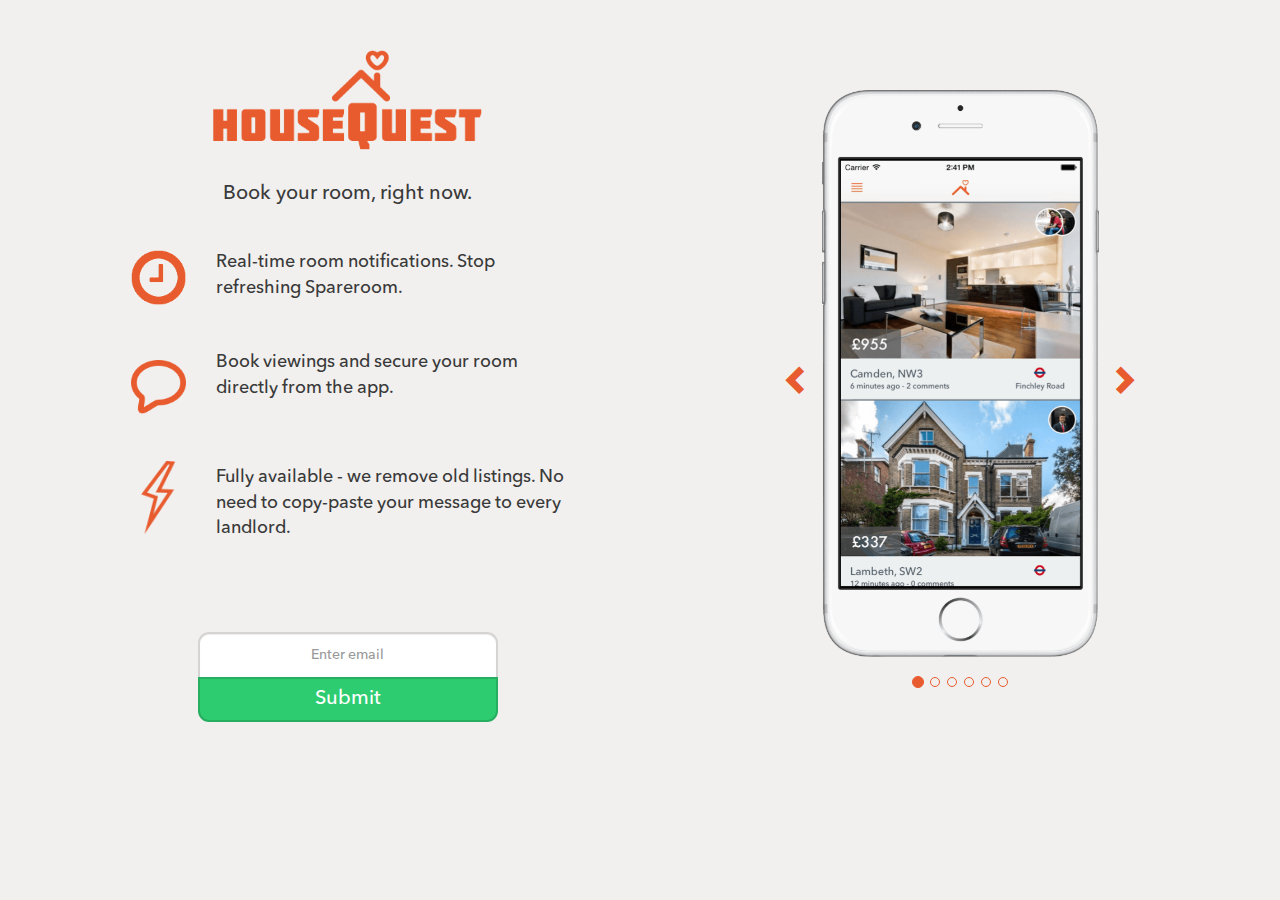
==== public/app.html @ 30de856d "Change app page." ====
<!DOCTYPE html>
<html>
<head>
	<title>HouseQuest - The best way to find a house together</title>
	<!-- Latest compiled and minified CSS -->
	<link rel="stylesheet" href="https://maxcdn.bootstrapcdn.com/bootstrap/3.2.0/css/bootstrap.min.css">

	<script>
	  (function(i,s,o,g,r,a,m){i['GoogleAnalyticsObject']=r;i[r]=i[r]||function(){
	  (i[r].q=i[r].q||[]).push(arguments)},i[r].l=1*new Date();a=s.createElement(o),
	  m=s.getElementsByTagName(o)[0];a.async=1;a.src=g;m.parentNode.insertBefore(a,m)
	  })(window,document,'script','//www.google-analytics.com/analytics.js','ga');

	  ga('create', 'UA-37859939-3', 'auto');
	  ga('send', 'pageview');
	</script>

	<!-- Optional theme -->
	<link rel="stylesheet" href="https://maxcdn.bootstrapcdn.com/bootstrap/3.2.0/css/bootstrap-theme.min.css">

	<!-- Latest compiled and minified JavaScript -->
	<script src="http://ajax.googleapis.com/ajax/libs/jquery/1.11.1/jquery.min.js"></script>
	<script src="https://maxcdn.bootstrapcdn.com/bootstrap/3.2.0/js/bootstrap.min.js"></script>
	<script type="text/javascript" src="http://www.parsecdn.com/js/parse-1.3.1.min.js"></script>


	<link rel="stylesheet" type="text/css" href="css/app.css">
	<script type="text/javascript" src="js/app.js"></script>

	<meta name="viewport" content="width=device-width" />

	<link rel="shortcut icon" type="image/ico" href="./images/favicon.ico" />
</head>

<body>
	<div class="container">
		<div class="row">
			<div class="col-sm-6">
				<div id="details-column">
					<div id="top">
						<div id="logo-image">
						<img src="./images/Logo.png" class="img">
						</div>
						Book your room, right now. 
					</div>
					<div id="real-time">
						<div class="row">
							<div class="col-xs-3">
								<img src="./images/time.png" class="img" id="time-image">
							</div>
							<div class="col-xs-8 promo-text">
								Real-time room notifications. Stop refreshing Spareroom.
							</div>
						</div>
					</div>
					<div id="group">
						<div class="row">
							<div class="col-xs-3">
								<img src="./images/bubbe.png" class="img" id="bubble-image">
							</div>
							<div class="col-xs-8 promo-text">
								Book viewings and secure your room directly from the app. 					
							</div>
						</div>
					</div>
					<div id="availability">
						<div class="row">
							<div class="col-xs-3">
								<img src="./images/lightning.png" class="img" id="lightning-image">
							</div>
							<div class="col-xs-8 promo-text lightning-text">
								Fully available - we remove old listings. No need to copy-paste your message to every landlord.
							</div>
						</div>
					</div>
					<div id="sign-up">
						<div id="sign-up-header">
							<div class="h4" id="join-text"></div>
						</div>
						<div id="sign-up-box">
							<form id="email-form">
							    <input type="email" class="form-control" id="email" placeholder="Enter email">
							  <button type="submit" id="submit">Submit</button>
							</form>
						</div>
					</div>
				</div>
			</div>
			<div class="col-sm-6">
				<div id="screenshots">
					<!-- <img src="./images/phone.png" class="img"> -->
					<div id="carousel-example-generic" class="carousel slide" data-ride="carousel">
					  <!-- Indicators -->
					  <ol class="carousel-indicators">
					    <li data-target="#1" data-slide-to="0" class="active"></li>
					    <li data-target="#2" data-slide-to="1"></li>
					    <li data-target="#3" data-slide-to="2"></li>
					    <li data-target="#4" data-slide-to="3"></li>
					    <li data-target="#5" data-slide-to="4"></li>
					    <li data-target="#6" data-slide-to="5"></li>
					  </ol>

					  <!-- Wrapper for slides -->
					  <div class="carousel-inner">
					    <div class="item active">
					      <img src="./images/phone.png" class="screenshot-image" alt="...">
					      <div class="carousel-caption">
					      </div>
					    </div>
					    <div class="item">
					      <img src="./images/screenshot-2.png" class="screenshot-image" alt="...">
					      <div class="carousel-caption">
					      </div>
					    </div>
					    <div class="item">
					      <img src="./images/screenshot-3.png" class="screenshot-image" alt="...">
					      <div class="carousel-caption">
					      </div>
					    </div>
					    <div class="item">
					      <img src="./images/screenshot-6.png" class="screenshot-image" alt="...">
					      <div class="carousel-caption">
					      </div>
					    </div>
					    <div class="item">
					      <img src="./images/screenshot-4.png" class="screenshot-image" alt="...">
					      <div class="carousel-caption">
					      </div>
					    </div>
					    <div class="item">
					      <img src="./images/screenshot-5.png" class="screenshot-image" alt="...">
					      <div class="carousel-caption">
					      </div>
					    </div>
					  </div>

					  <!-- Controls -->
					  <a class="left left-control carousel-control" href="#carousel-example-generic" role="button" data-slide="prev">
					    <span class="glyphicon glyphicon-chevron-left"></span>
					  </a>
					  <a class="right right-control carousel-control" href="#carousel-example-generic" role="button" data-slide="next">
					    <span class="glyphicon glyphicon-chevron-right"></span>
					  </a>
					</div>
				</div>
			</div>
		</div>
	</div>
</body>

</html>
---- public/css/app.css ----
@font-face {
    font-family: AvenirNext;
    src: url(fonts/AvenirNextLTPro-Medium.otf);
}

body {
	background-color: #F1F0EF;
	font-family: AvenirNext;
	font-size: 20px;
	color: #3A3A3A;
	-webkit-font-smoothing: antialiased;
}

.img {
	max-width:100%;
	max-height:100%;
}

#details-column {
	float: right;
	width:80%;
}

#time-image {
	float:right;
	width:60%;
	max-width: 55px;
}

#lightning-image {
	float:right;
	width: 30%;
	height: 40%;
	margin-right: 10px;
	margin-top: 10px;
}

.lightning-text {
	margin-top: 15px;
}

.promo-text {
	font-size: 18px;
}

#bubble-image {
	float:right;
	width:60%;
	margin-top: 10px;
	max-width: 55px;
}

#availability {
	margin-bottom: 40px;
}

.container {
	padding-top: 50px;
}

.row {
}

#top {
	height: 100px;
	width: 100%;
	margin-bottom: 100px;
	text-align: center;
}

#logo-image {
	width: 100%;
	height: 100%;
	margin-bottom: 30px;
}

#real-time {
	height: 100px;
}

#group {
	height: 100px;
}

#sign-up {
	height: 250px;
}

#sign-up-header {
	margin-top:10px;
	height: 50px;
	text-align: center;
}

#screenshots {
	height: 100%;
	width: 70%;
	float: right;
	padding-right: 20%;

	margin-top: 6%;
}

.screenshot-image {
	height: 100%;
	width: 100%;
}

.carousel{width:100%;
       height:100%;}

.carousel-control.left {
	background-image: none;
}

.carousel-control.right {
	background-image: none;
}

.left-control  {
	margin-left: -50px;
	color: #E85B2E;
	text-shadow: none;
	opacity: 1;
}

.right-control {
	margin-right: -50px;
	color: #E85B2E;
	text-shadow: none;
	opacity: 1;
}

.carousel-indicators {
	margin-bottom: -60px;
}

.carousel-indicators li {
	border-color: #E85B2E;
}

.carousel-indicators .active {
	background-color: #E85B2E;
}

#sign-up-box {
	height:100px;
	position: absolute;
	left: 50%;
	margin-left: -94px;
}

#email {
	border-radius: 11px 11px 0px 0px;
	/* Rectangle 163: */
	background: #FFFFFF;
	border: 2px solid #D6D3D3;
	border-bottom: 0px;
	width: 300px;
	height:45px;
	text-align: center;
}

#submit {
	border-radius: 0px 0px 11px 11px;
	/* Rectangle 20: */
	background: #2ECC71;
	border: 2px solid #27AE60;
	color: white;

	width: 300px;
	height: 45px;

	float: left;
}

.appstore-badge>img {
	width: 200px;
	margin-bottom: 20px;
}


@media(max-width:767px){
	#details-column {
		width: 100%;
	}
	#sign-up-header {
		margin-top: 10px;
	}
	#screenshots {
		display: none;
	}
	#sign-up-box {
		margin-left: -150px;
	}
}
@media(min-width:768px){
	#details-column {
		width: 100%;
	}
	#sign-up-header {
		margin-top: 10px;
	}
	#screenshots {
		margin-top: 100px;
		padding-right: 0%;
	}
	#sign-up-box {
		margin-left: -150px;
	}

}
@media(min-width:992px){
	#screenshots {
		margin-top: 40px;
		padding-right: 20%;
	}
}
@media(min-width:1200px){}
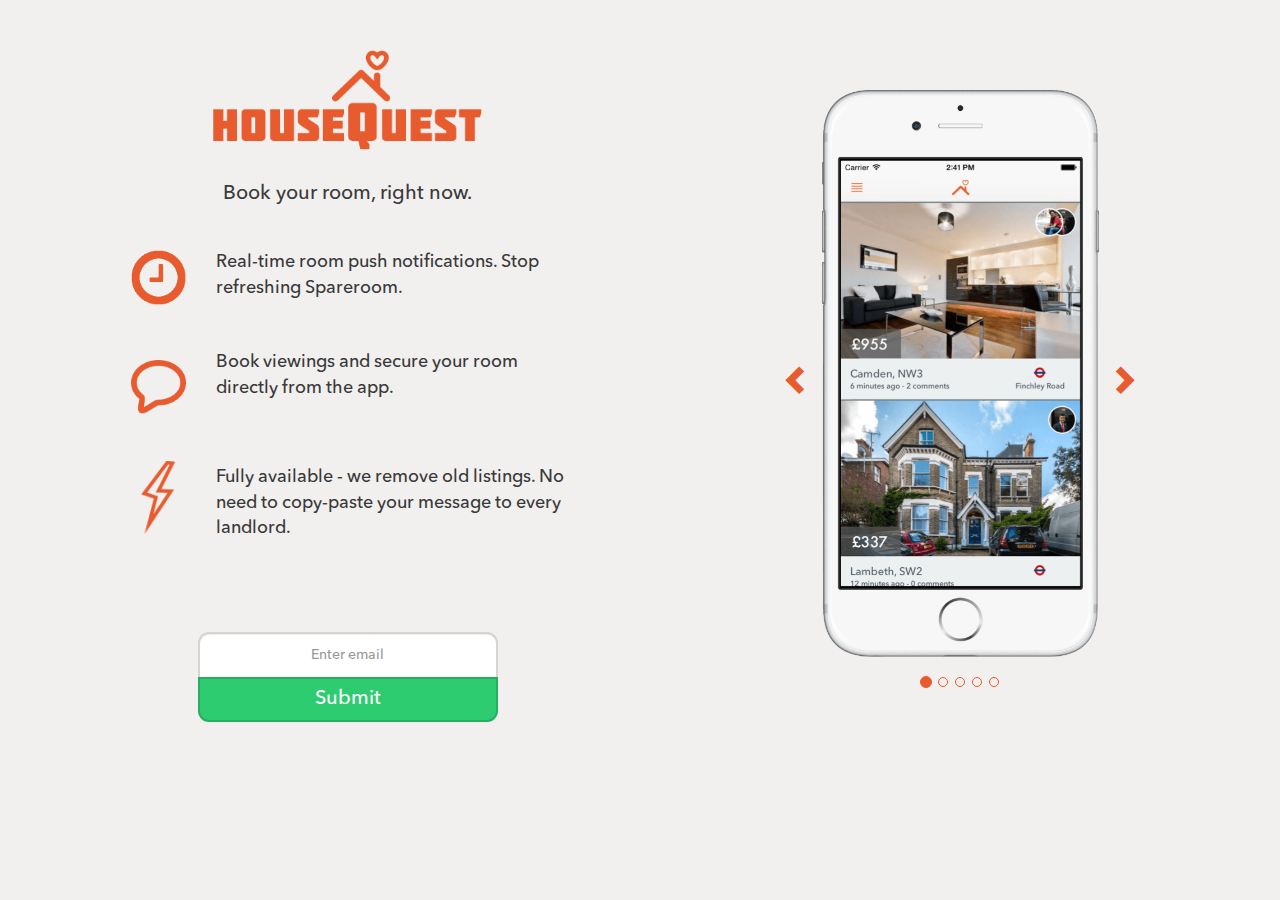
==== commit 7b62870c: "Remove screenshot,  ammend text" ====
--- a/public/app.html
+++ b/public/app.html
@@ -49,7 +49,7 @@
 								<img src="./images/time.png" class="img" id="time-image">
 							</div>
 							<div class="col-xs-8 promo-text">
-								Real-time room notifications. Stop refreshing Spareroom.
+								Real-time room push notifications. Stop refreshing Spareroom.
 							</div>
 						</div>
 					</div>
@@ -97,7 +97,6 @@
 					    <li data-target="#3" data-slide-to="2"></li>
 					    <li data-target="#4" data-slide-to="3"></li>
 					    <li data-target="#5" data-slide-to="4"></li>
-					    <li data-target="#6" data-slide-to="5"></li>
 					  </ol>
 
 					  <!-- Wrapper for slides -->
@@ -122,11 +121,7 @@
 					      <div class="carousel-caption">
 					      </div>
 					    </div>
-					    <div class="item">
-					      <img src="./images/screenshot-4.png" class="screenshot-image" alt="...">
-					      <div class="carousel-caption">
-					      </div>
-					    </div>
+
 					    <div class="item">
 					      <img src="./images/screenshot-5.png" class="screenshot-image" alt="...">
 					      <div class="carousel-caption">
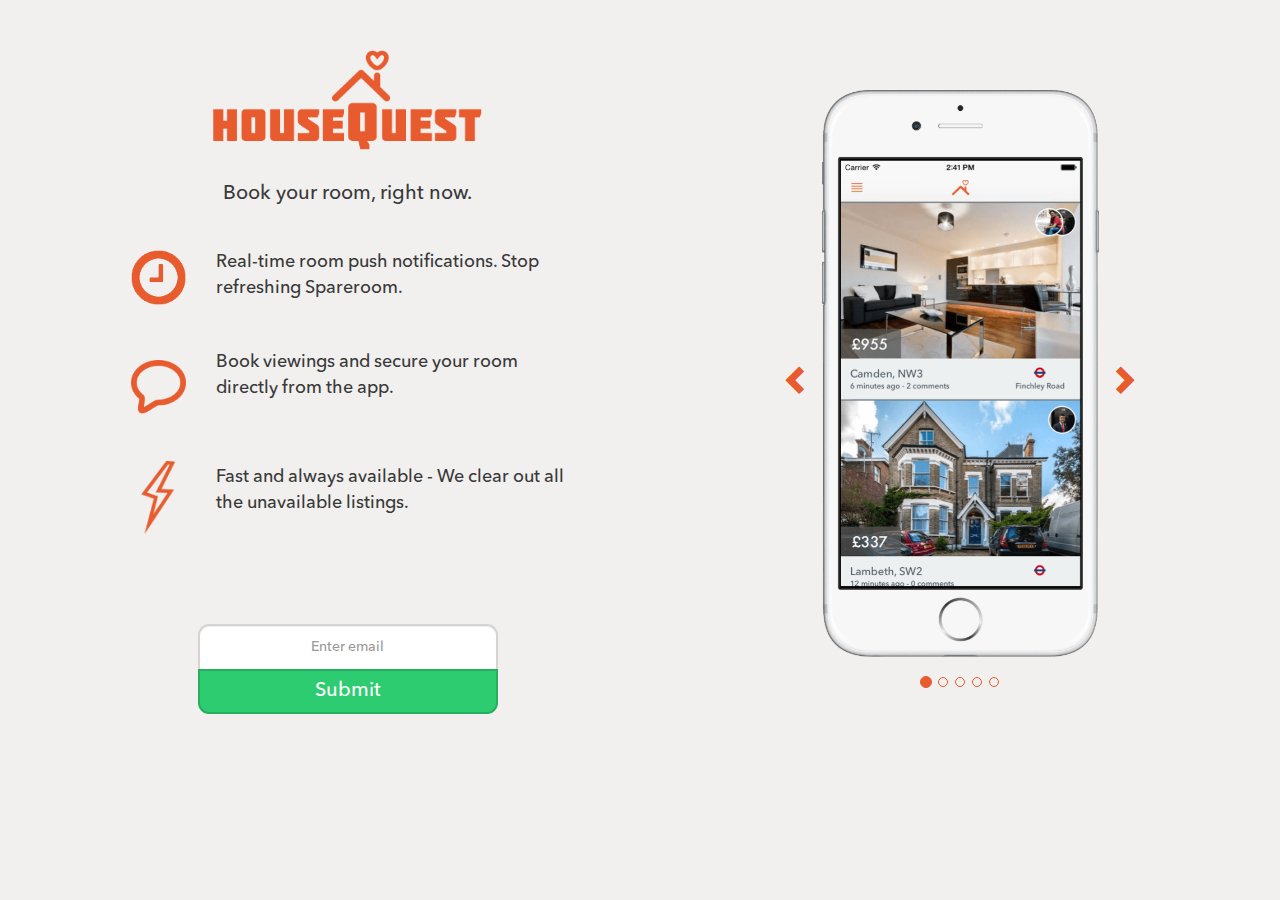
==== commit 9fb23d98: "Amend text" ====
--- a/public/app.html
+++ b/public/app.html
@@ -69,7 +69,7 @@
 								<img src="./images/lightning.png" class="img" id="lightning-image">
 							</div>
 							<div class="col-xs-8 promo-text lightning-text">
-								Fully available - we remove old listings. No need to copy-paste your message to every landlord.
+								Fast and always available - We clear out all the unavailable listings.
 							</div>
 						</div>
 					</div>
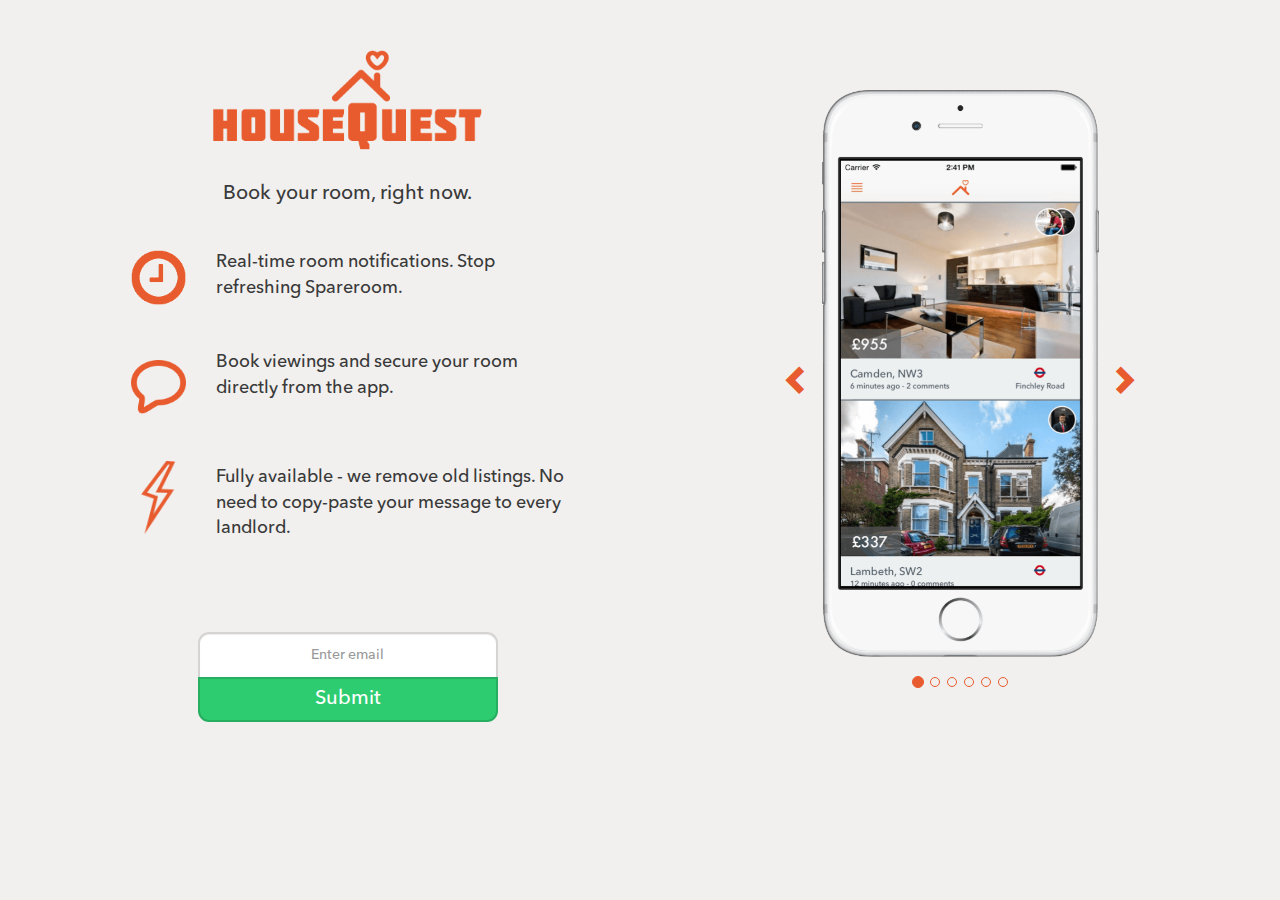
==== commit c48f8f90: "Merge branch 'dev' into prod" ====
--- a/public/app.html
+++ b/public/app.html
@@ -49,7 +49,7 @@
 								<img src="./images/time.png" class="img" id="time-image">
 							</div>
 							<div class="col-xs-8 promo-text">
-								Real-time room push notifications. Stop refreshing Spareroom.
+								Real-time room notifications. Stop refreshing Spareroom.
 							</div>
 						</div>
 					</div>
@@ -69,7 +69,7 @@
 								<img src="./images/lightning.png" class="img" id="lightning-image">
 							</div>
 							<div class="col-xs-8 promo-text lightning-text">
-								Fast and always available - We clear out all the unavailable listings.
+								Fully available - we remove old listings. No need to copy-paste your message to every landlord.
 							</div>
 						</div>
 					</div>
@@ -97,6 +97,7 @@
 					    <li data-target="#3" data-slide-to="2"></li>
 					    <li data-target="#4" data-slide-to="3"></li>
 					    <li data-target="#5" data-slide-to="4"></li>
+					    <li data-target="#6" data-slide-to="5"></li>
 					  </ol>
 
 					  <!-- Wrapper for slides -->
@@ -121,7 +122,11 @@
 					      <div class="carousel-caption">
 					      </div>
 					    </div>
-
+					    <div class="item">
+					      <img src="./images/screenshot-4.png" class="screenshot-image" alt="...">
+					      <div class="carousel-caption">
+					      </div>
+					    </div>
 					    <div class="item">
 					      <img src="./images/screenshot-5.png" class="screenshot-image" alt="...">
 					      <div class="carousel-caption">
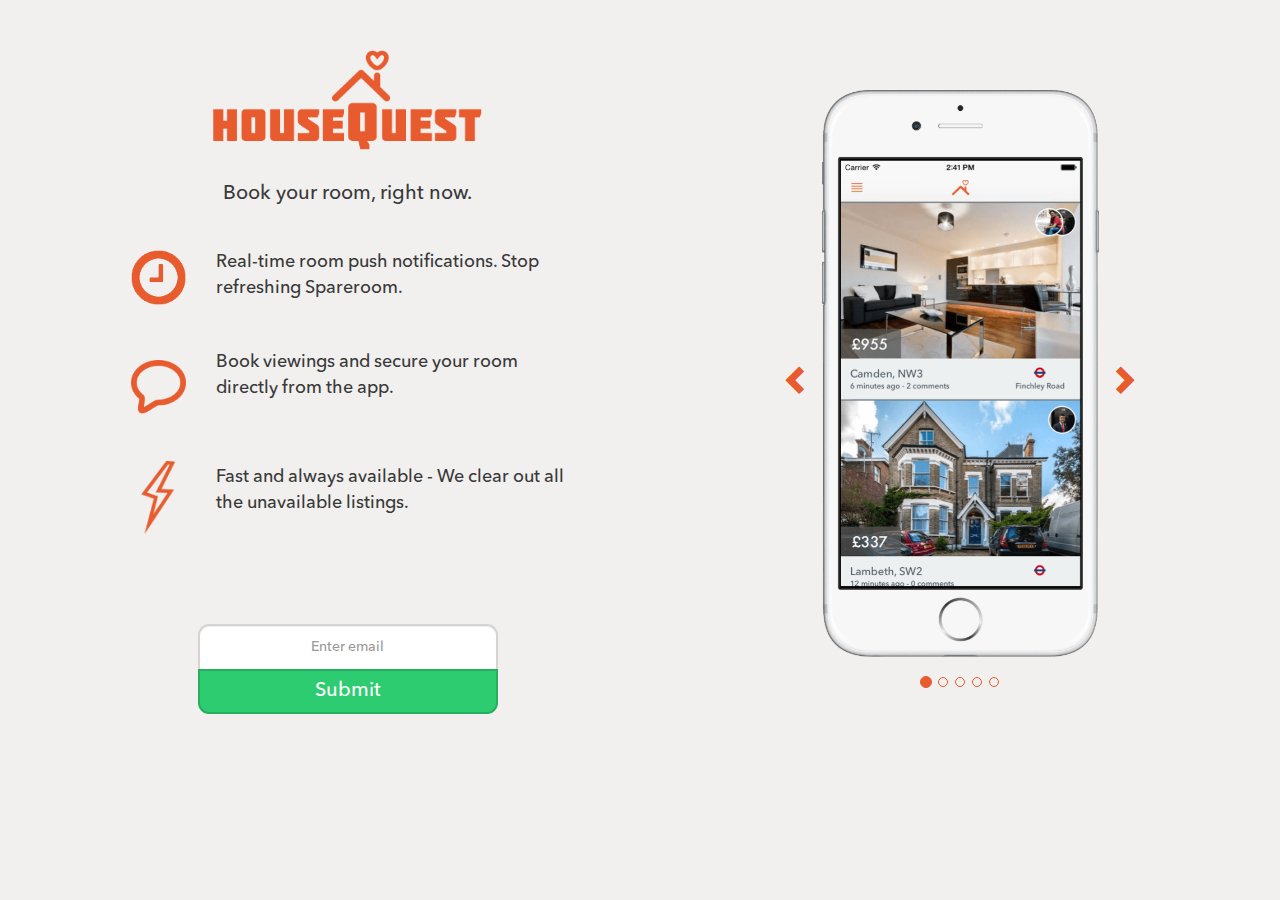
==== commit 668e71a1: "Merge branch 'prod' of https://github.com/radoi90/housequest-parseapp into prod" ====
--- a/public/app.html
+++ b/public/app.html
@@ -49,7 +49,7 @@
 								<img src="./images/time.png" class="img" id="time-image">
 							</div>
 							<div class="col-xs-8 promo-text">
-								Real-time room notifications. Stop refreshing Spareroom.
+								Real-time room push notifications. Stop refreshing Spareroom.
 							</div>
 						</div>
 					</div>
@@ -69,7 +69,7 @@
 								<img src="./images/lightning.png" class="img" id="lightning-image">
 							</div>
 							<div class="col-xs-8 promo-text lightning-text">
-								Fully available - we remove old listings. No need to copy-paste your message to every landlord.
+								Fast and always available - We clear out all the unavailable listings.
 							</div>
 						</div>
 					</div>
@@ -97,7 +97,6 @@
 					    <li data-target="#3" data-slide-to="2"></li>
 					    <li data-target="#4" data-slide-to="3"></li>
 					    <li data-target="#5" data-slide-to="4"></li>
-					    <li data-target="#6" data-slide-to="5"></li>
 					  </ol>
 
 					  <!-- Wrapper for slides -->
@@ -122,11 +121,7 @@
 					      <div class="carousel-caption">
 					      </div>
 					    </div>
-					    <div class="item">
-					      <img src="./images/screenshot-4.png" class="screenshot-image" alt="...">
-					      <div class="carousel-caption">
-					      </div>
-					    </div>
+
 					    <div class="item">
 					      <img src="./images/screenshot-5.png" class="screenshot-image" alt="...">
 					      <div class="carousel-caption">
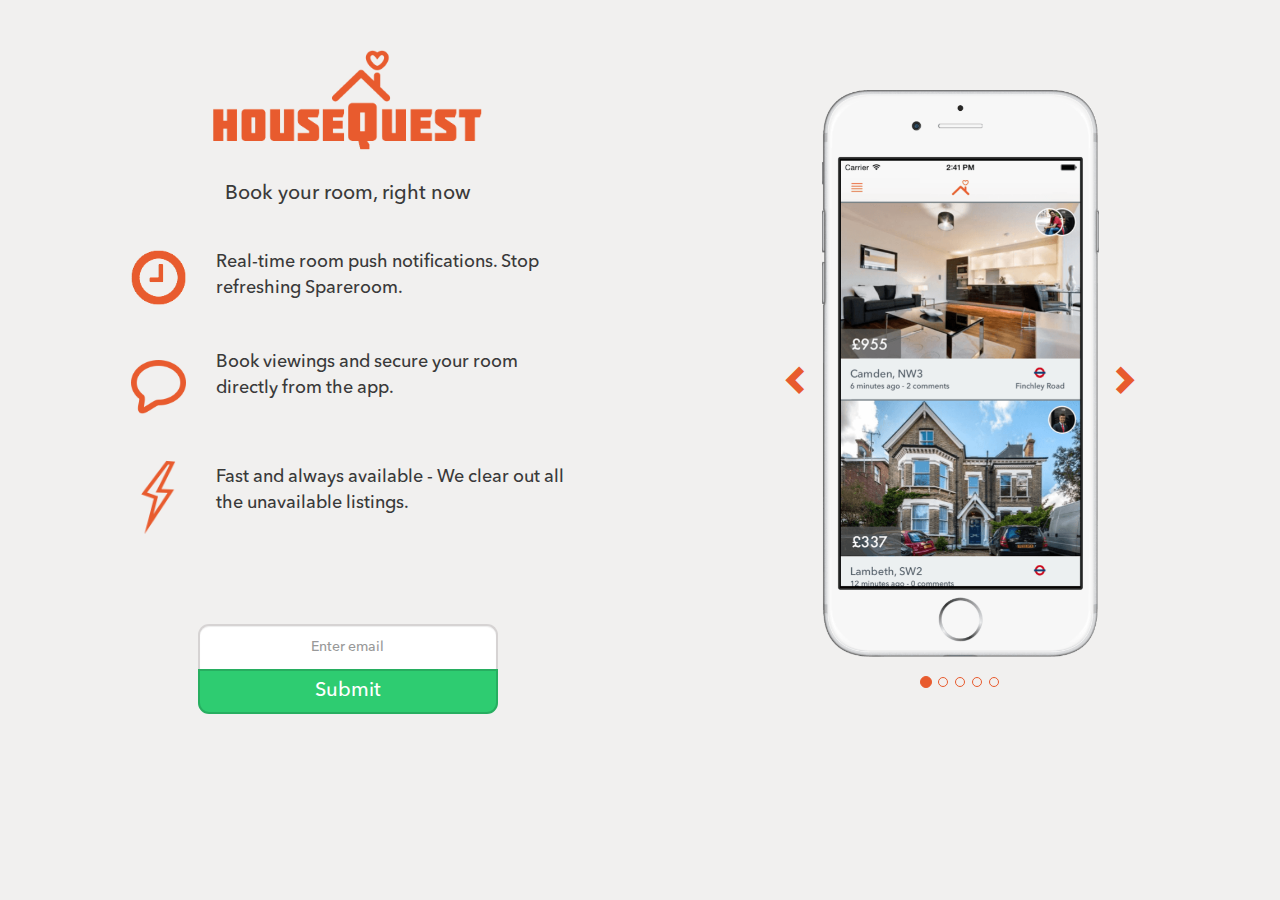
==== commit e652b5d6: "Remove full stop in app.html." ====
--- a/public/app.html
+++ b/public/app.html
@@ -41,7 +41,7 @@
 						<div id="logo-image">
 						<img src="./images/Logo.png" class="img">
 						</div>
-						Book your room, right now. 
+						Book your room, right now 
 					</div>
 					<div id="real-time">
 						<div class="row">
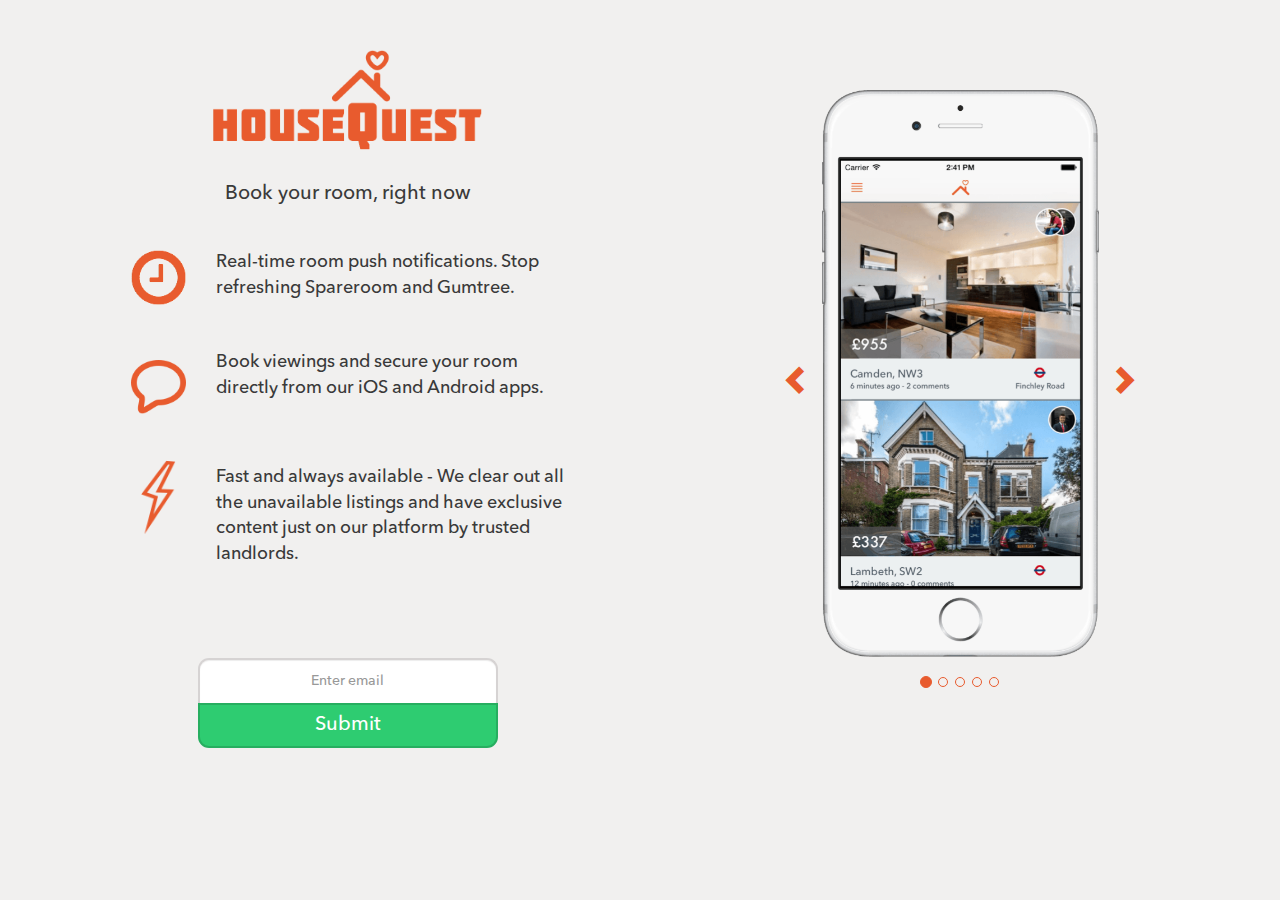
==== commit d7f69077: "Change copy on app page" ====
--- a/public/app.html
+++ b/public/app.html
@@ -49,7 +49,7 @@
 								<img src="./images/time.png" class="img" id="time-image">
 							</div>
 							<div class="col-xs-8 promo-text">
-								Real-time room push notifications. Stop refreshing Spareroom.
+								Real-time room push notifications. Stop refreshing Spareroom and Gumtree.
 							</div>
 						</div>
 					</div>
@@ -59,7 +59,7 @@
 								<img src="./images/bubbe.png" class="img" id="bubble-image">
 							</div>
 							<div class="col-xs-8 promo-text">
-								Book viewings and secure your room directly from the app. 					
+								Book viewings and secure your room directly from our iOS and Android apps.  					
 							</div>
 						</div>
 					</div>
@@ -69,7 +69,7 @@
 								<img src="./images/lightning.png" class="img" id="lightning-image">
 							</div>
 							<div class="col-xs-8 promo-text lightning-text">
-								Fast and always available - We clear out all the unavailable listings.
+								Fast and always available - We clear out all the unavailable listings and have exclusive content just on our platform by trusted landlords.
 							</div>
 						</div>
 					</div>
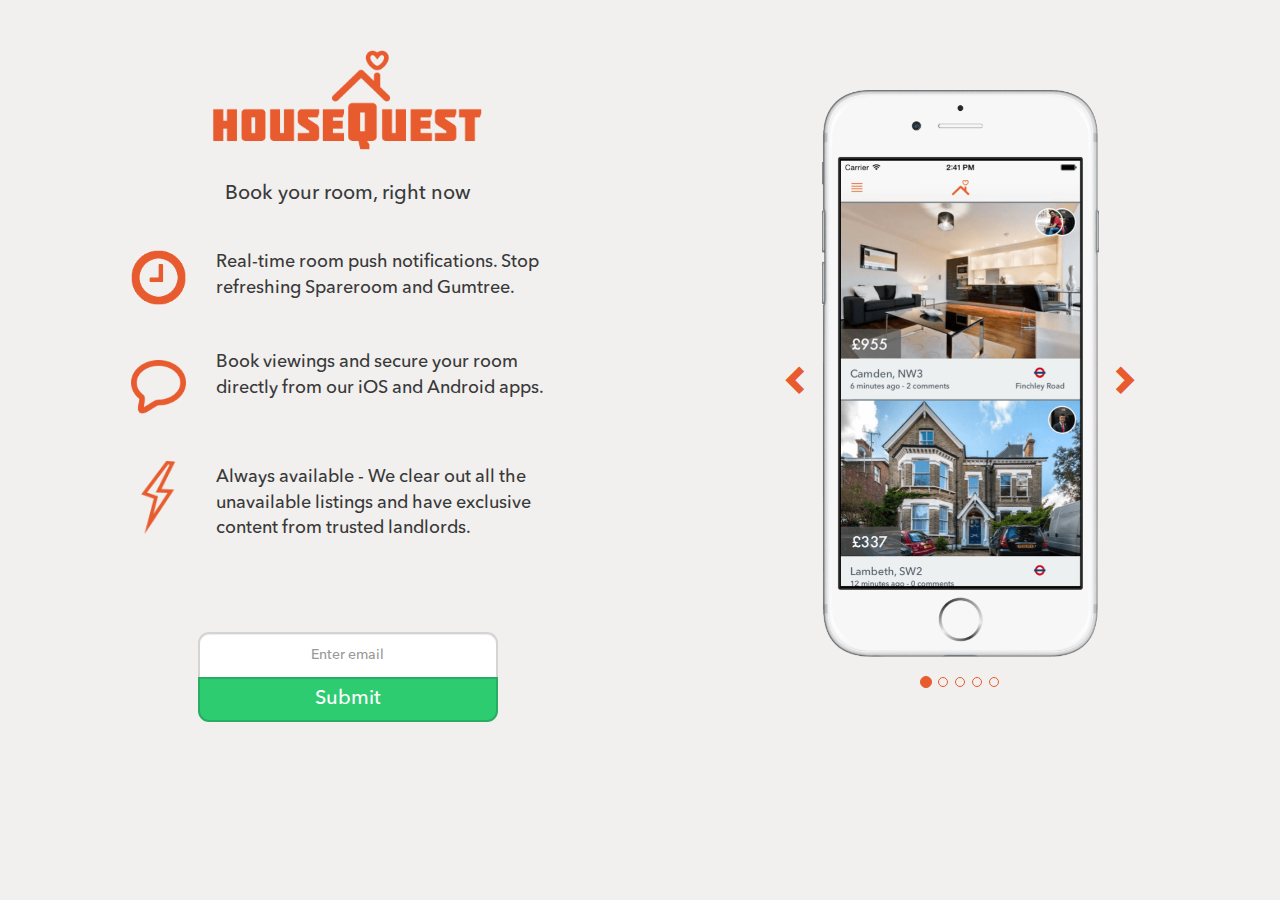
==== commit 16dfd651: "Change copy." ====
--- a/public/app.html
+++ b/public/app.html
@@ -69,7 +69,7 @@
 								<img src="./images/lightning.png" class="img" id="lightning-image">
 							</div>
 							<div class="col-xs-8 promo-text lightning-text">
-								Fast and always available - We clear out all the unavailable listings and have exclusive content just on our platform by trusted landlords.
+								Always available - We clear out all the unavailable listings and have exclusive content from trusted landlords.
 							</div>
 						</div>
 					</div>
